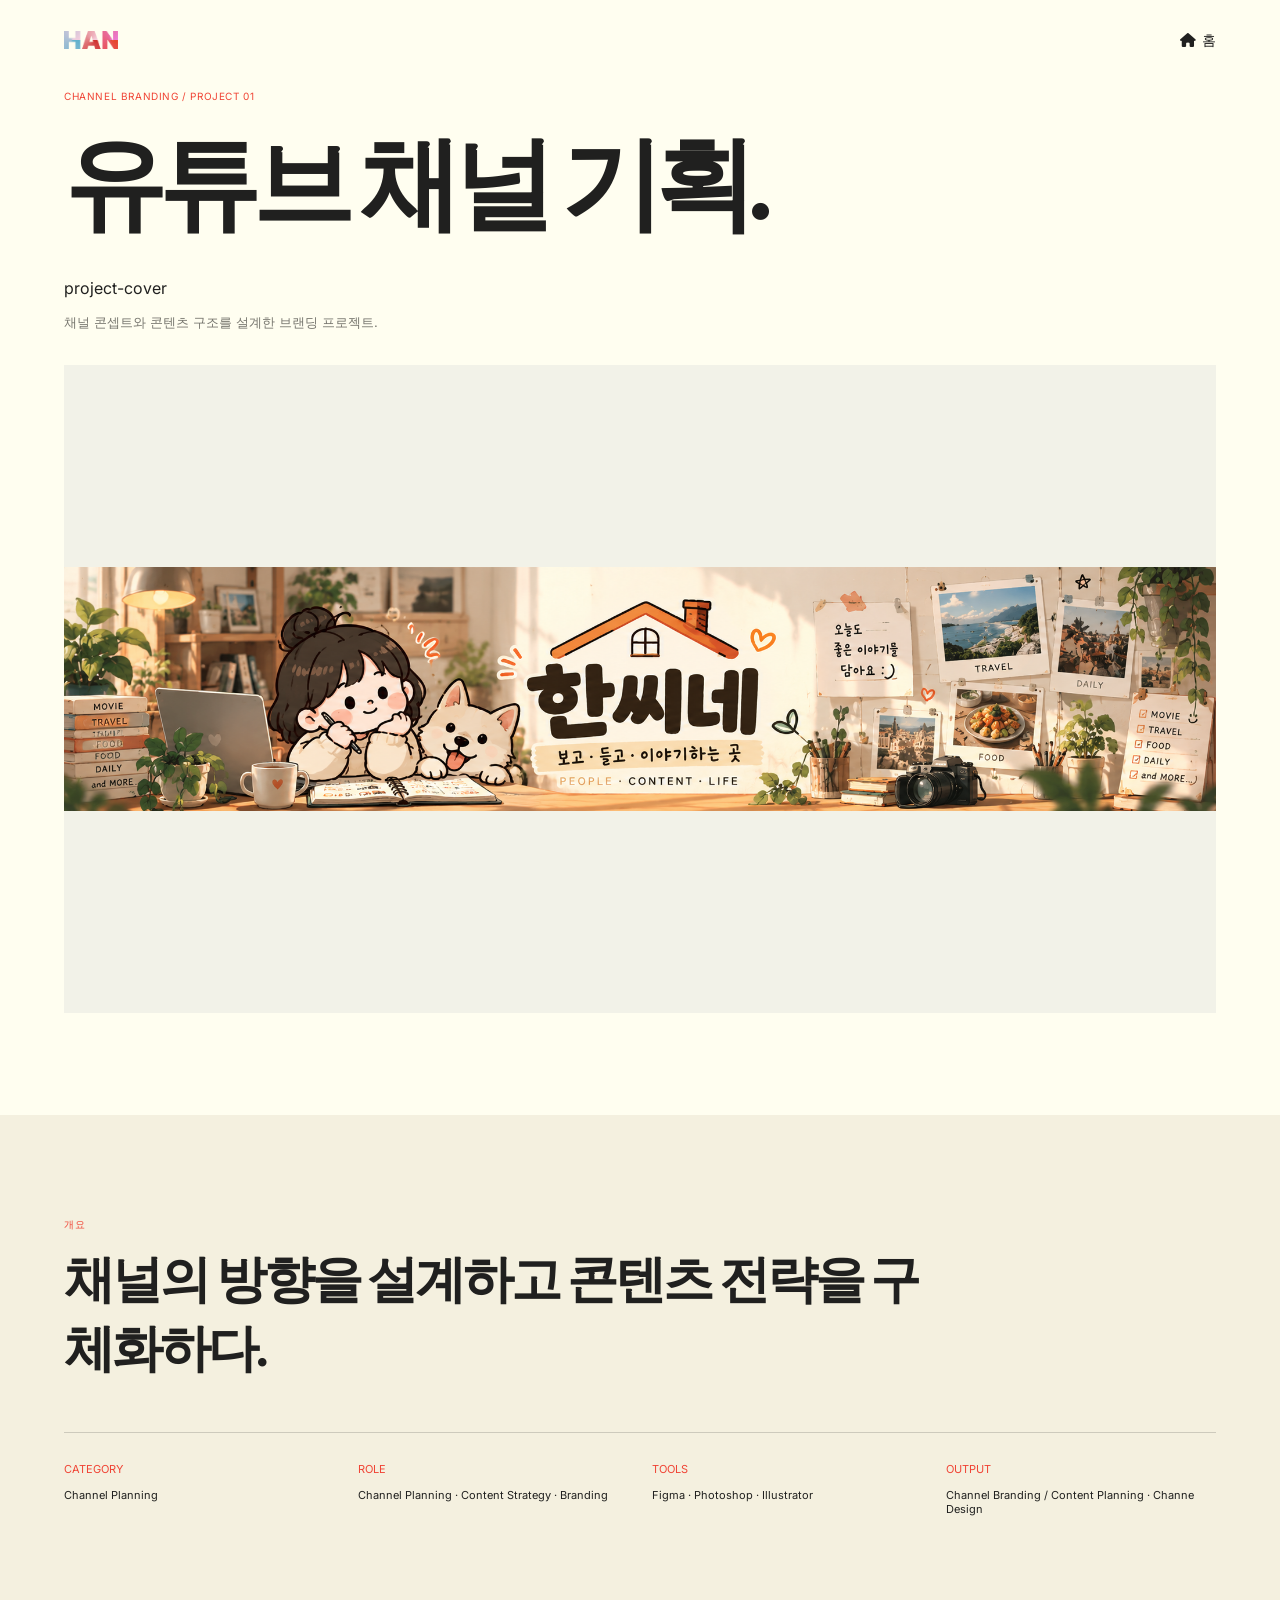
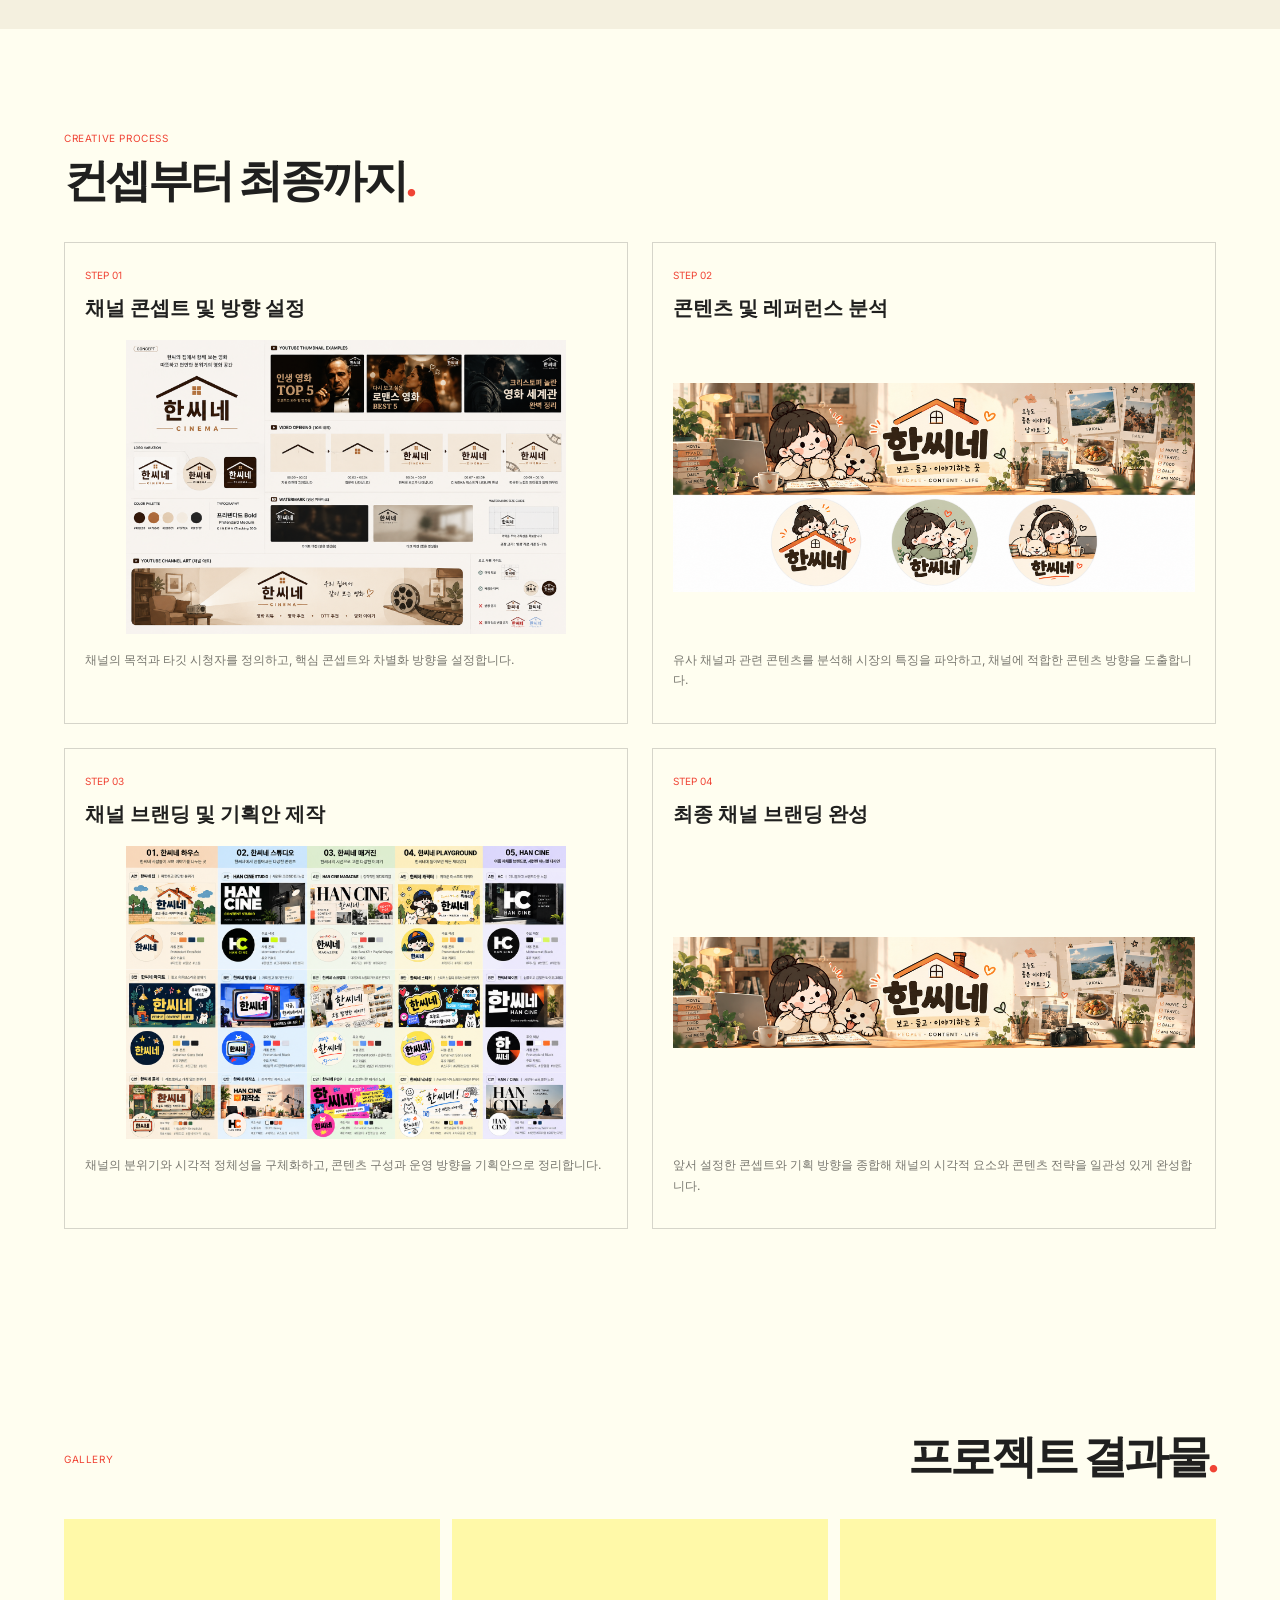
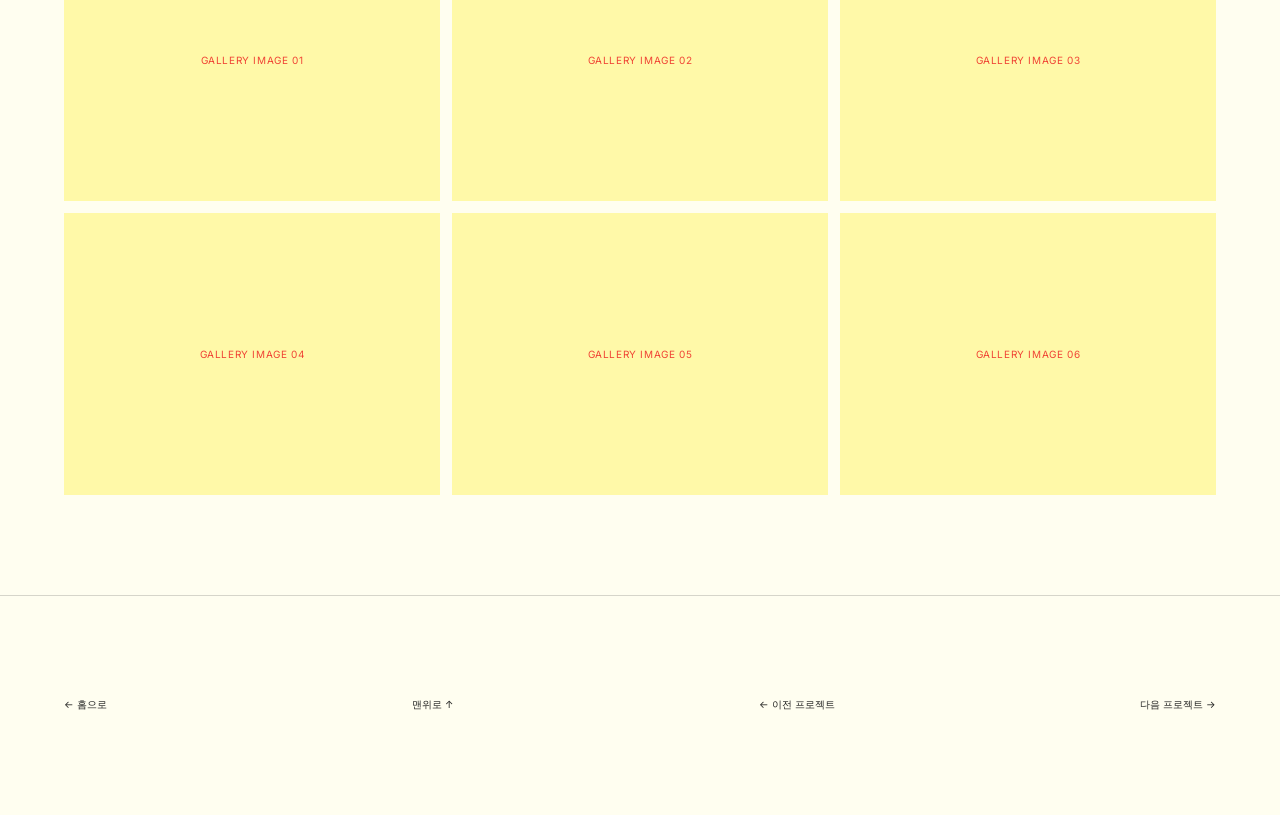
==== project.html @ 057d9f09 "Start Project" ====
<!doctype html>
<html lang="ko">
<head>
  <meta charset="utf-8">
  <meta name="viewport" content="width=device-width, initial-scale=1">
  <meta name="description" content="HAN portfolio project details">
  <title>Project Details — HAN.</title>
  <link rel="stylesheet" href="https://cdnjs.cloudflare.com/ajax/libs/font-awesome/6.7.2/css/all.min.css">
  <link rel="stylesheet" href="style.css">
</head>
<body class="project-page">
  <header class="site-header">
    <a class="wordmark" href="index.html" aria-label="메인 페이지로 이동">
      <img src="images/LOGO_HD.png" alt="HAN.">
    </a>
    <a class="back-link" href="index.html#top" aria-label="홈으로 이동">
    <i class="fa-solid fa-house" aria-hidden="true"></i>
    <span>홈</span>
  </a>
  </header>
  <main id="project-content">
    <section class="project-hero section">
      <p class="eyebrow" id="project-category">CHANNEL BRANDING / PROJECT 01</p>
      <h1 id="project-title">프로젝트 제목<span>.</span></h1>project-cover
      <p id="project-description">프로젝트의 콘셉트와 제작 과정을 소개합니다.</p>
      <div class="project-cover">
        <img id="project-cover-image" src="images/project03/project03_thumbnail.jpg" alt="환경부 분리배출 광고 모작 대표 이미지">
      </div>
      <!-- <div id="project-video-player" class="project-video">
        <video controls playsinline preload="metadata" poster="images/project03/project03_thumbnail.jpg">
        <source src="images/project01/project03_final.mp4" type="video/mp4">브라우저에서 이 영상을 재생할 수 없습니다.
        </video>
      </div> -->
      <!-- <div id="project-final-ui" class="project-final-ui">
        <div class="project-ui-item">
          <img src="images/project04/ui_home.jpg" alt="쿠캣 앱 홈 화면" loading="lazy">
          <p>HOME</p>
        </div>
        <div class="project-ui-item">
          <img src="images/project04/ui_category.jpg" alt="쿠캣 앱 카테고리 화면" loading="lazy">
          <p>CATEGORY</p>
        </div>
        <div class="project-ui-item">
          <img src="images/project04/ui_login.jpg" alt="쿠캣 앱 로그인 화면" loading="lazy">
          <p>LOGIN</p>
        </div>
        <div class="project-ui-item">
          <img src="images/project04/ui_myhome.jpg" alt="쿠캣 앱 마이페이지 화면" loading="lazy">
          <p>MY PAGE</p>
        </div>
      </div> -->
    </section>
    <section class="project-overview section">
      <p class="eyebrow">개요</p>
      <h2 id="overview-heading">기획부터 완성까지, 하나의 프로젝트를 만들다<span>.</span></h2>
      <div class="overview-grid">
        <div>
          <span>CATEGORY</span>
          <p id="overview-category">AI Advertisement</p>
        </div>
        <div>
          <span>ROLE</span>
          <p id="overview-role">Planning & Production</p>
        </div>
        <div>
          <span>TOOLS</span>
          <p id="overview-tools">Premiere Pro · After Effects</p>
        </div>
        <div>
          <span>OUTPUT</span>
          <p id="overview-output">Video / Digital Content</p>
        </div>
      </div>
    </section>
    <section class="project-process section">
      <div class="section-heading"><p class="eyebrow">CREATIVE PROCESS</p><h2>컨셉부터 최종까지<span>.</span></h2></div>
      <div class="process-grid">
        <article>
          <span>STEP 01</span>
          <h3 id="process-title-0">기획 및 콘셉트 설정</h3>
          <div class="process-image">
            <img src="images/project01/process/process_01.jpg" alt="환경부 분리배출 광고 기획 및 콘셉트" loading="lazy">
          </div>
          <p id="process-description-0">프로젝트의 목적과 타깃을 분석하고 제작 방향을 설정합니다.</p>
        </article>
        <article>
          <span>STEP 02</span>
          <h3 id="process-title-1">키 이미지 제작</h3>
          <div class="process-image">
           <img src="images/project01/process/process_02.png" alt="환경부 분리배출 광고 스토리보드 및 장면 구성" loading="lazy">
          </div>
          <p id="process-description-1">장면별 키 이미지와 시각적 분위기를 구체화합니다.</p>
        </article>
        <article>
          <span>STEP 03</span>
          <h3 id="process-title-2">영상 생성 및 편집</h3>
          <div class="process-image">
            <img src="images/project01/process/process_03.png" alt="환경부 분리배출 광고 AI 영상 생성 및 편집" loading="lazy">
          </div>
          <p id="process-description-2">영상 생성과 편집으로 장면을 연결하고 흐름을 다듬습니다.</p>
        </article>
        <article>
          <span>STEP 04</span>
          <h3 id="process-title-3">최종 결과물 완성</h3>
          <div class="process-image">
            <img src="images/project01/process/process_04.png" alt="환경부 분리배출 광고 최종 결과물 완성" loading="lazy">
          </div>
          <p id="process-description-3">화면과 사운드를 점검해 최종 결과물을 완성합니다.</p>
        </article>
      </div>
    </section>

<section class="project-final section" id="project-final-video">
  <p class="eyebrow">FINAL VIDEO</p>
  <h2>최종 결과물<span>.</span></h2>
<!-- PROJECT 02: 영상 콘텐츠 제작 -->
  <div class="final-video-project" id="final-video-project02">
    <div class="project-video-group project-video-group--dual">
      <div class="project-video">
        <video controls playsinline preload="metadata">
          <source src="images/project02/project02_final_1.mp4" type="video/mp4">
          브라우저에서 이 영상을 재생할 수 없습니다.
        </video>
      </div>
      <div class="project-video">
        <video controls playsinline preload="metadata">
          <source src="images/project02/project02_final_2.mp4" type="video/mp4">
          브라우저에서 이 영상을 재생할 수 없습니다.
        </video>
      </div>
    </div>
  </div>
<!-- PROJECT 03: 환경부 분리배출 광고 모작 -->
  <div class="final-video-project" id="final-video-project03">
    <div class="project-video-group project-video-group--single">
      <div class="project-video">
        <video controls playsinline preload="metadata" poster="images/project03/project03_thumbnail.jpg">
          <source src="images/project03/project03_final.mp4" type="video/mp4">
          브라우저에서 이 영상을 재생할 수 없습니다.
        </video>
      </div>
    </div>
  </div>
</section>

    <section class="project-gallery-detail section"><div class="section-heading"><p class="eyebrow">GALLERY</p><h2>프로젝트 결과물<span>.</span></h2></div>
      <div class="detail-gallery">
        <button class="detail-image placeholder-image" data-image="0"><span>GALLERY IMAGE 01</span></button>
        <button class="detail-image placeholder-image" data-image="1"><span>GALLERY IMAGE 02</span></button>
        <button class="detail-image placeholder-image" data-image="2"><span>GALLERY IMAGE 03</span></button>
        <button class="detail-image placeholder-image" data-image="3"><span>GALLERY IMAGE 04</span></button>
        <button class="detail-image placeholder-image" data-image="4"><span>GALLERY IMAGE 05</span></button>
        <button class="detail-image placeholder-image" data-image="5"><span>GALLERY IMAGE 06</span></button>
      </div>
    </section>
    <nav class="project-navigation section" aria-label="프로젝트 이동">
      <a href="index.html#project-gallery">← 홈으로</a>
      <a href="index.html">맨위로 ↑</a>
      <a href="project.html?project=0" id="prev-project">← 이전 프로젝트</a>
      <a href="project.html?project=1" id="next-project">다음 프로젝트 →</a>
    </nav>
  </main>
  <div class="lightbox" aria-hidden="true" role="dialog" aria-label="갤러리 이미지 확대">
    <button class="lightbox-close" aria-label="닫기">×</button>
    <button class="lightbox-prev" aria-label="이전 이미지">←</button>
    <div class="lightbox-content placeholder-image"><span>GALLERY IMAGE</span></div>
    <button class="lightbox-next" aria-label="다음 이미지">→</button>
    <p class="lightbox-count">01 / 06</p>
  </div>
  <script src="script.js"></script>
</body>
</html>
---- style.css ----
@import url('https://fonts.googleapis.com/css2?family=Inter:wght@400;500;600;700;800&display=swap');

:root {
  --paper: #fffef0;
  --ink: #20201f;
  --accent: #f04435;
  --muted: #77766e;
  --line: rgba(32, 32, 31, .18);
  --yellow: #fff9a8;
  --gutter: clamp(24px, 5vw, 96px);
}
* {
  box-sizing: border-box;
}
html {
  scroll-behavior: smooth;
  scroll-padding-top: 88px;
}
body {
  margin: 0;
  background: var(--paper);
  color: var(--ink);
  font-family: Inter, Arial, sans-serif;
}
a {
  color: inherit;
  text-decoration: none;
}
button {
  font: inherit;
}

/* 1. 헤더 영역 */
.site-header {
  height: 96px;
  padding: 0 var(--gutter);
  display: flex;
  align-items: center;
  justify-content: space-between;
  position: fixed;
  top: 0;
  left: 0;
  width: 100%;
  box-sizing: border-box;
  z-index: 10;
  background: transparent;
  transition: background-color 0.3s ease;
}
/* 스크롤했을 때 헤더 배경 */
.site-header.scrolled {
  background: #ffffe2;
}
.wordmark {
  font-weight: 800;
  letter-spacing: -.08em;
  font-size: 24px;
}
.wordmark span, h1 span, h2 span {
  color: var(--accent);
}
.site-nav {
  display: flex;
  gap: 32px;
  font-size: 12px;
  text-transform: uppercase;
}
.site-nav a, .back-link {
  transition: color .2s;
}
.site-nav a:hover, .back-link:hover {
  color: var(--accent);
}
.menu-toggle {
  display: none;
}

/* 2. 히어로 영역 */
.section {
  padding: clamp(64px, 8vw, 144px) var(--gutter);
}
.eyebrow {
  font-size: 10px;
  letter-spacing: .06em;
  text-transform: uppercase;
  color: var(--accent);
  margin: 0 0 14px;
}
.hero {
  min-height: 900px;
  display: grid;
  grid-template-columns: 1fr 1.1fr;
  align-items: center;
  gap: 6vw;
  padding-top: 80px;
  padding-bottom: 80px;
}
.hero h1 {
  font-size: clamp(64px, 9vw, 160px);
  letter-spacing: -.09em;
  line-height: .9;
  margin: 0;
}
/* 메인 영역 텍스트 배치 */
.hero-copy {
  display: flex;
  flex-direction: column;
  align-items: flex-start;
}
.hero-subtitle {
  font-size: 14px;
  margin: 24px 0 40px;
  color: var(--muted);
}
.text-link, .view-link {
  font-size: 10px;
  letter-spacing: .04em;
  border-bottom: 1px solid var(--ink);
  padding-bottom: 8px;
  display: inline-flex;
  gap: 18px;
}

.hero-visual {
  align-self: center;
}
.hero-image {
  aspect-ratio: 1.35/1;
  min-height: 300px;
}
.image-note {
  font-size: 9px;
  color: var(--muted);
  text-align: right;
}
.placeholder-image {
  background: var(--yellow);
  color: var(--accent);
  display: flex;
  align-items: center;
  justify-content: center;
  position: relative;
  overflow: hidden;
  font-size: 10px;
  letter-spacing: .06em;
}

/* 3. 프로젝트 갤러리 */
.section-heading {
  display: flex;
  justify-content: space-between;
  align-items: end;
  gap: 24px;
  margin-bottom: 40px;
}
.section-heading h2 {
  font-size: clamp(28px, 3.5vw, 52px);
  letter-spacing: -.07em;
  margin: 0;
  line-height: 1;
}
.feature-gallery {
  padding-top: 110px;
  padding-bottom: 48px;
}
.expanding-gallery {
  display: flex;
  gap: 4px;
  height: clamp(360px, 40vw, 680px);
  overflow: hidden;
}
.gallery-panel {
  position: relative;
  flex: 1;
  min-width: 0;
  overflow: hidden;
  transition: flex .55s cubic-bezier(.2, .75, .25, 1);
  background: #242321;
  color: white;
}
/* 호버하거나 키보드로 포커스했을 때만 카드 확장 */
.gallery-panel:hover, .gallery-panel:focus-visible {
  flex: 2.7;
}
.panel-art {
  position: absolute;
  inset: 0;
  display: flex;
  align-items: center;
  justify-content: flex-start;
  padding: 24px;
  transition: transform .6s;
}

/* 기본 상태: 그라데이션 없음 */
.panel-art::after {
  content: "";
  position: absolute;
  inset: 0;
  background: linear-gradient(180deg, rgba(0, 0, 0, 0.15) 0%, rgba(0, 0, 0, 0.65) 100%);
  opacity: 0;
  transition: opacity 0.5s ease;
  pointer-events: none;
}
/* 카드 영역에 호버하면 나머지 카드에 그라데이션 적용 */
.gallery-panel:hover ~ .gallery-panel .panel-art::after {
  opacity: 1;
}
/* 호버한 카드 자체는 그라데이션 제거 */
.gallery-panel:hover .panel-art::after {
  opacity: 0;
}
/* 키보드로 포커스한 경우에도 동일하게 적용 */
.gallery-panel:focus-visible ~ .gallery-panel .panel-art::after {
  opacity: 1;
}

.gallery-panel:focus-visible .panel-art::after {
  opacity: 0;
}

/* 프로젝트 카드 이미지 공통 스타일 */
.panel-art img {
  display: block;
  width: 100%;
  height: auto;
  max-width: 100%;
  max-height: 100%;
  object-fit: contain;
  position: relative;
  top: -32px;
}
.gallery-panel:hover .panel-art {
  transform: scale(1.035);
}
.art-one, .art-two, .art-three, .art-four {
  background: #1a1919;
}
.art-label {
  position: absolute;
  top: 24px;
  left: 24px;
  font-size: 10px;
  letter-spacing: .15em;
  border: 1px solid rgba(255, 255, 255, .65);
  padding: 8px;
}
.panel-copy {
  position: absolute;
  left: 24px;
  right: 24px;
  bottom: 24px;
  opacity: 0;
  transform: translateY(10px);
  transition: opacity .3s, transform .3s;
}
.gallery-panel:hover .panel-copy, .gallery-panel:focus-visible .panel-copy {
  opacity: 1;
  transform: translateY(0);
}
.panel-copy p {
  font-size: 9px;
  letter-spacing: .08em
}
.panel-copy h3 {
  font-size: clamp(18px, 2vw, 32px);
  margin: 8px 0;
}
.view-more {
  font-size: 9px;
  border-bottom: 1px solid white;
  padding-bottom: 5px;
}

/* 4. 워크 영역 */
.section-footnote {
  font-size: 9px;
  color: var(--muted);
  text-align: right;
  margin: 14px 0 0;
}
.selected-works {
  padding-top: 120px
}
.heading-note {
  max-width: 260px;
  font-size: 12px;
  line-height: 1.6;
  color: var(--muted);
}
.work-list {
  display: flex;
  flex-direction: column;
  gap: clamp(64px, 9vw, 150px);
}
.work-card {
  display: grid;
  grid-template-columns: minmax(0, 1.7fr) minmax(200px, .7fr);
  gap: clamp(24px, 5vw, 96px);
  align-items: end;
}
.work-card:nth-child(even) {
  grid-template-columns: minmax(200px, .7fr) minmax(0, 1.7fr);
}
.work-card:nth-child(even) .work-image {
  order: 2;
}
.work-image {
  aspect-ratio: 1.55/1;
  min-height: 240px;
  transition: filter .3s, transform .3s;
}
.work-image img {
  display: block;
  width: 100%;
  height: 100%;
  object-fit: cover;
  border-radius: inherit;
}
.work-image:hover {
  filter: saturate(.8);
  transform: scale(.99);
}
.work-image b {
  position: absolute;
  top: 16px;
  left: 16px;
  font-size: 12px;
  font-weight: 500;
}
.work-meta {
  padding-bottom: 8px;
}
.work-meta h3 {
  font-size: clamp(24px, 3vw, 42px);
  letter-spacing: -.06em;
  margin: 8px 0;
}
.work-meta>p:not(.eyebrow) {
  font-size: 12px;
  color: var(--muted);
  line-height: 1.6;
  margin-bottom: 28px;
}
.view-link {
  border: 0;
  padding: 0;
}
.view-link span {
  color: var(--accent);
}


/* 5. 스킬 영역 */
.skills {
  background: #fdfaec;
  /* background: #fffef0; */
}
.skills .section-heading {
  margin-bottom: 48px;
}
.skill-grid {
  display: grid;
  grid-template-columns: repeat(3, 1fr);
  gap: 12px;
}
.skill-card {
  min-height: 220px;
  border: 1px solid var(--line);
  padding: 24px;
  display: flex;
  flex-direction: column;
  align-items: flex-start;
  justify-content: space-between;
}
.skill-card>span {
  font-size: 10px;
  color: var(--accent);
}
.skill-card h3 {
  font-size: clamp(24px, 3vw, 42px);
  margin: 24px 0 8px;
}
.skill-card p {
  font-size: 11px;
  color: var(--muted);
  margin: 0;
}

/* 6. 푸터 영역 */
.site-footer {
  min-height: 120px;
  padding: 24px var(--gutter);
  display: flex;
  align-items: center;
  justify-content: space-between;
  gap: 20px;
}
.site-footer p, .back-top {
  font-size: 9px;
  color: var(--muted);
  letter-spacing: .04em;
}

/* PC 디테일 프로젝트 페이지 */
/* 1. 히어로 영역 */
.project-page .site-header {
  height: 80px;
}
/* 홈 링크 아이콘 */
.back-link {
  display: inline-flex;
  align-items: center;
  justify-content: center;
  gap: 6px;
  text-decoration: none;
  line-height: 1;
  font-size: 14px;
}
.back-link i {
  font-size: 14px;
  line-height: 1;
}
.back-link span {
display: inline-block;
line-height: 1;
}

.project-hero {
  padding-top: 90px;
}
.project-hero h1 {
  font-size: clamp(44px, 8vw, 112px);
  letter-spacing: -.08em;
  margin: 0 0 24px;
}
.project-hero>p:not(.eyebrow) {
  font-size: 13px;
  color: var(--muted);
  line-height: 1.7;
  max-width: 540px;
}
/* .project-video {
  margin-top: 56px;
  aspect-ratio: 16/9;
  background: #20201f;
  color: white;
}
.play-button {
  position: absolute;
  left: 50%;
  top: 50%;
  transform: translate(-50%, -50%);
  width: 54px;
  height: 54px;
  border: 1px solid white;
  border-radius: 50%;
  background: transparent;
  color: white;
  cursor: pointer;
} */

/* 2. 오보뷰 영역 */
.project-overview {
  background: #f4f0df;
}
.project-overview h2, .project-final h2 {
  font-size: clamp(28px, 4vw, 56px);
  letter-spacing: -.06em;
  max-width: 900px;
  margin: 0 0 48px;
}
.overview-grid {
  display: grid;
  grid-template-columns: repeat(4, 1fr);
  gap: 24px;
  border-top: 1px solid var(--line);
  padding-top: 24px;
}
.overview-grid span, .overview-grid p {
  font-size: 11px;
}
.overview-grid span {
  color: var(--accent);
}

/* 3. 프로세스 영역 */
.project-process .section-heading {
  display: block;
}
.process-grid {
  display: grid;
  grid-template-columns: repeat(2, 1fr);
  gap: 24px;
}
.process-grid article {
  border: 1px solid var(--line);
  padding: 20px;
}
.process-grid article>span {
  font-size: 10px;
  color: var(--accent);
}
.process-grid h3 {
  font-size: 20px;
  margin: 12px 0 18px;
}
.process-image {
  aspect-ratio: 16/9;
  margin-bottom: 16px;
}
.process-image img {
  display: block;
  width: 100%;
  height: 100%;
  object-fit: contain;
}
.process-grid article>p {
  font-size: 12px;
  color: var(--muted);
  line-height: 1.7;
}

/* 4. 최종 비디오 영역 */
/* .project-final {
  background: #f4f0df;
}
.final-video {
  aspect-ratio: 16/9;
  background: #20201f;
  color: white;
} */

/* 5. 갤러리 영역 */
.project-gallery-detail {
  padding-bottom: 100px;
}
.detail-gallery {
  display: grid;
  grid-template-columns: repeat(3, 1fr);
  gap: 12px;
}
.detail-image {
  border: 0;
  aspect-ratio: 4/3;
  cursor: zoom-in;
}

/* 6. 네비게이션 영역 */
.project-navigation {
  display: flex;
  justify-content: space-between;
  border-top: 1px solid var(--line);
  font-size: 10px;
}
.lightbox {
  position: fixed;
  inset: 0;
  background: rgba(20, 20, 20, .96);
  z-index: 50;
  display: none;
  align-items: center;
  justify-content: center;
  padding: 64px 8vw;
}
.lightbox.is-open {
  display: flex;
}
.lightbox-content {
  width: min(100%, 1000px);
  aspect-ratio: 4/3;
  background: #e8e4d8;
  color: #20201f;
}
.lightbox-close, .lightbox-prev, .lightbox-next {
  position: absolute;
  background: transparent;
  border: 0;
  color: white;
  cursor: pointer;
  font-size: 32px;
}
.lightbox-close {
  top: 20px;
  right: 28px;
}
.lightbox-prev {
  left: 24px;
}
.lightbox-next {
  right: 24px;
}
.lightbox-count {
  position: absolute;
  bottom: 18px;
  color: white;
  font-size: 10px;
}
.project-page .section {
  padding-left: var(--gutter);
  padding-right: var(--gutter);
}

/* 모바일 디테일 프로젝트 페이지 */
@media(max-width:700px) {
  :root {
    --gutter: 24px;
  }
  .site-header {
    height: 72px;
  }
  .wordmark {
    font-size: 22px;
  }
  .menu-toggle {
    display: flex;
    width: 40px;
    height: 40px;
    border: 1px solid var(--line);
    background: transparent;
    flex-direction: column;
    justify-content: center;
    align-items: center;
    gap: 5px;
    cursor: pointer;
  }
  .menu-toggle span {
    height: 1px;
    width: 16px;
    background: var(--ink);
  }
  .site-nav {
    display: none;
    position: absolute;
    top: 72px;
    left: 0;
    right: 0;
    background: var(--paper);
    padding: 28px 24px 36px;
    flex-direction: column;
    gap: 24px;
    border-bottom: 1px solid var(--line);
  }
  .site-nav.is-open {
    display: flex;
  }

  /* 1. 모바일 히어로 영역 */
  .section {
    padding: 72px var(--gutter);
  }
  .hero {
    min-height: auto;
    display: flex;
    flex-direction: column;
    align-items: stretch;
    gap: 48px;
    padding-top: 76px;
    padding-bottom: 72px;
  }
  .hero h1 {
    font-size: clamp(60px, 17vw, 88px);
  }
  .hero-subtitle {
    margin: 18px 0 28px;
  }
  .hero-image {
    min-height: 210px;
    aspect-ratio: 1.2/1;
  }

  /*  */
  .feature-gallery {
    padding-top: 72px;
    padding-bottom: 32px;
  }
  .section-heading {
    display: block;
    margin-bottom: 28px;
  }
  .section-heading h2 {
    font-size: 40px;
  }
  .expanding-gallery {
    height: 420px;
    flex-direction: column;
    gap: 4px;
  }
  .gallery-panel {
    flex: 1;
    min-height: 0;
  }
  .gallery-panel:hover, .gallery-panel:focus-visible, .gallery-panel.is-active {
    flex: 2;
  }
  .panel-copy {
    left: 16px;
    right: 16px;
    bottom: 14px;
  }
  .panel-copy h3 {
    font-size: 18px;
  }
  .panel-art {
    padding: 14px;
  }
  .section-footnote {
    text-align: left;
  }


  .selected-works {
    padding-top: 80px;
  }
  .heading-note {
    margin-top: 18px;
  }
  .work-list {
    gap: 56px;
  }
  .work-card, .work-card:nth-child(even) {
    display: flex;
    flex-direction: column;
    align-items: stretch;
    gap: 18px;
  }
  .work-card:nth-child(even) .work-image {
    order: 0;
  }
  .work-image {
    min-height: 0;
    aspect-ratio: 1.33/1;
  }
  .work-meta h3 {
    font-size: 28px;
  }
  .work-meta>p:not(.eyebrow) {
    margin-bottom: 20px;
  }


  .skills {
    padding-top: 72px;
    padding-bottom: 72px;
  }
  .skill-grid {
    grid-template-columns: 1fr;
    gap: 8px;
  }
  .skill-card {
    min-height: 150px;
    padding: 18px;
  }
  .skill-card h3 {
    font-size: 28px;
    margin: 16px 0 8px;
  }

/* 푸터 영역 */
  .site-footer {
    min-height: 120px;
    display: grid;
    grid-template-columns: 1fr auto;
    gap: 14px;
  }
  .site-footer p {
    grid-column: 1/-1;
    grid-row: 2;
    margin: 0;
  }
  .back-top {
    grid-column: 2;
    grid-row: 1;
  }
  .project-page .site-header {
    height: 72px;
  }
  .project-hero {
    padding-top: 56px;
  }
  .project-hero h1 {
    font-size: 42px;
  }
  .project-hero>p:not(.eyebrow) {
    font-size: 12px;
  }
  .project-video {
    margin-top: 32px;
  }
  .project-overview h2, .project-final h2 {
    font-size: 28px;
    margin-bottom: 28px;
  }

  .overview-grid {
    grid-template-columns: repeat(2, 1fr);
    gap: 22px 12px;
  }
  .process-grid {
    grid-template-columns: 1fr;
    gap: 14px;
  }

  .process-grid article {
    padding: 16px;
  }
  .process-grid h3 {
    font-size: 18px;
  }
  .detail-gallery {
    grid-template-columns: repeat(2, 1fr);
    gap: 8px;
  }
  .project-navigation {
    gap: 12px;
    flex-wrap: wrap;
    font-size: 9px;
  }
  .lightbox {
    padding: 60px 24px;
  }
  .lightbox-prev {
    left: 6px;
  }
  .lightbox-next {
    right: 6px;
  }
  .lightbox-content {
    width: 100%;
  }
}

@media(prefers-reduced-motion:reduce) {
  html {
    scroll-behavior: auto;
  }
  *, *::before, *::after {
    transition-duration: .01ms !important;
    animation-duration: .01ms !important;
    animation-iteration-count: 1 !important;
  }
}


/* Header logo image */
.wordmark img {
  display: block;
  width: 54px;
  height: auto;
  object-fit: contain;
}
/* Hero logo image */
.hero-logo {
  width: 100%;
  max-width: 750px;
  margin: 0;
  line-height: 0;
}
.hero-logo img {
  display: block;
  width: 100%;
  height: auto;
  object-fit: contain;
}
/* Mobile logo sizes */
@media (max-width: 700px) {
  .wordmark img {
    width: 50px;
  }
  .hero-logo {
    max-width: 100%;
  }
}

/* Project detail cover image */
.project-cover {
  width: 100%;
  margin-top: 32px;
  overflow: hidden;
  aspect-ratio: 16 / 9;
  background: #f2f2e8;
}
.project-cover img {
  display: block;
  width: 100%;
  height: 100%;
  object-fit: contain;
}

/* Project detail video */
/* FINAL VIDEO section */
.project-final {
  padding-top: 48px;
  padding-bottom: 48px;
}
.project-final .eyebrow {
  margin-bottom: 12px;
}
.project-final h2 {
  margin-top: 0;
  margin-bottom: 28px;
}
/* Video layout */
.final-video-project {
  width: 100%;
}
.project-video-group {
  display: grid;
  width: 100%;
  gap: 24px;
  align-items: start;
}
.project-video-group--dual {
  grid-template-columns: repeat(2, minmax(0, 1fr));
}
.project-video-group--single {
  grid-template-columns: minmax(0, 1fr);
}
.project-video {
  width: 100%;
  aspect-ratio: 16 / 9;
  overflow: hidden;
  background: #000;
}
.project-video video {
  display: block;
  width: 100%;
  height: 100%;
  object-fit: contain;
}

/* Mobile */
@media (max-width: 768px) {
  .project-video-group {
    grid-template-columns: minmax(0, 1fr);
    gap: 16px;
  }
}

/* Project final UI screens */
/* .project-final-ui {
  display: grid;
  grid-template-columns: repeat(4, minmax(0, 1fr));
  gap: 20px;
  margin-top: 32px;
  align-items: start;
}
.project-ui-item {
  min-width: 0;
  text-align: center;
}
.project-ui-item img {
  display: block;
  width: 100%;
  max-width: 280px;
  max-height: 420px;
  height: auto;
  margin: 0 auto;
  object-fit: contain;
  background: #f5f5f0;
}
.project-ui-item p {
  margin-top: 12px;
  font-size: 12px;
  letter-spacing: 0.08em;
}
@media (max-width: 600px) {
  .project-final-ui {
    grid-template-columns: repeat(4, minmax(0, 1fr));
    gap: 8px;
  }
} */

/* PROFILE */
.profile {
  padding-top: 140px;
  padding-bottom: 140px;
}
.profile-grid {
  display: grid;
  grid-template-columns: 0.85fr 1.4fr 0.8fr;
  gap: 55px;
  align-items: center;
  margin-top: 65px;
}

/* Profile Photo */
.profile-photo {
  width: 100%;
  max-width: 320px;
  aspect-ratio: 1 / 1;
  overflow: hidden;
  border-radius: 50%;
  background: #e9e9e9;
}
.profile-photo img {
  display: block;
  width: 100%;
  height: 100%;
  object-fit: cover;
  object-position: center;
}

/* Profile Introduction */
.profile-label {
  margin: 0 0 20px;
  font-size: 12px;
  font-weight: 600;
  letter-spacing: 0.12em;
}
.profile-intro h3 {
  margin: 0 0 24px;
  font-size: clamp(22px, 2.2vw, 32px);
  line-height: 1.45;
  font-weight: 600;
  word-break: keep-all;
}
.profile-description {
  margin: 0;
  font-size: 14px;
  line-height: 1.9;
  word-break: keep-all;
  overflow-wrap: anywhere;
}

/* Profile Contact */
.profile-contact {
  margin-top: 35px;
  padding-top: 22px;
  border-top: 1px solid rgba(128, 128, 128, 0.35);
}
.profile-contact p {
  display: grid;
  grid-template-columns: 75px minmax(0, 1fr);
  gap: 12px;
  margin: 0 0 14px;
  font-size: 13px;
  line-height: 1.6;
}
.profile-contact strong {
  font-weight: 600;
}
.profile-contact span {
  overflow-wrap: anywhere;
}

/* Profile Details */
.profile-details {
  display: grid;
  grid-template-columns: minmax(0, 1fr);
  grid-template-rows: auto auto auto;
  align-content: space-between;
  gap: 30px;
  min-width: 0;
  height: 100%;
}
.profile-detail-group {
  min-width: 0;
}
.profile-detail-group h3 {
  margin: 0 0 14px;
  font-size: 12px;
  font-weight: 700;
  letter-spacing: 0.08em;
}
.profile-detail-group p {
  margin: 0 0 9px;
  font-size: 13px;
  line-height: 1.6;
  overflow-wrap: anywhere;
}

/* Design · Video · Web */
.profile-skills-row {
  display: grid;
  grid-template-columns: repeat(3, minmax(0, 1fr));
  gap: 18px;
  align-self: end;
  width: 100%;
  min-width: 0;
}
.profile-skills-row .profile-detail-group {
  min-width: 0;
}
.profile-skills-row .profile-detail-group h3 {
  white-space: nowrap;
  font-size: 11px;
}
.profile-skills-row .profile-detail-group p {
  font-size: 12px;
  overflow-wrap: anywhere;
}
.profile-detail-group h3 {
  margin: 0 0 14px;
  font-size: 12px;
  font-weight: 700;
  letter-spacing: 0.08em;
}
.profile-detail-group p {
  margin: 0 0 9px;
  font-size: 13px;
  line-height: 1.6;
}

/* Mobile */
@media (max-width: 768px) {
  .profile {
    padding-top: 90px;
    padding-bottom: 90px;
  }
  .profile-grid {
    grid-template-columns: 1fr;
    gap: 38px;
    margin-top: 40px;
  }
  .profile-photo {
    width: min(65%, 280px);
    margin: 0 auto;
  }
  .profile-intro h3 {
    font-size: 25px;
  }
  .profile-description {
    font-size: 13px;
  }
  .profile-contact {
    margin-top: 25px;
  }
  .profile-details {
    display: grid;
    grid-template-columns: 1fr;
    height: auto;
    gap: 30px;
  }
  .profile-skills-row {
    gap: 12px;
  }
}

@media (max-width: 400px) {
  .profile-details {
    grid-template-columns: 1fr;
  }
}
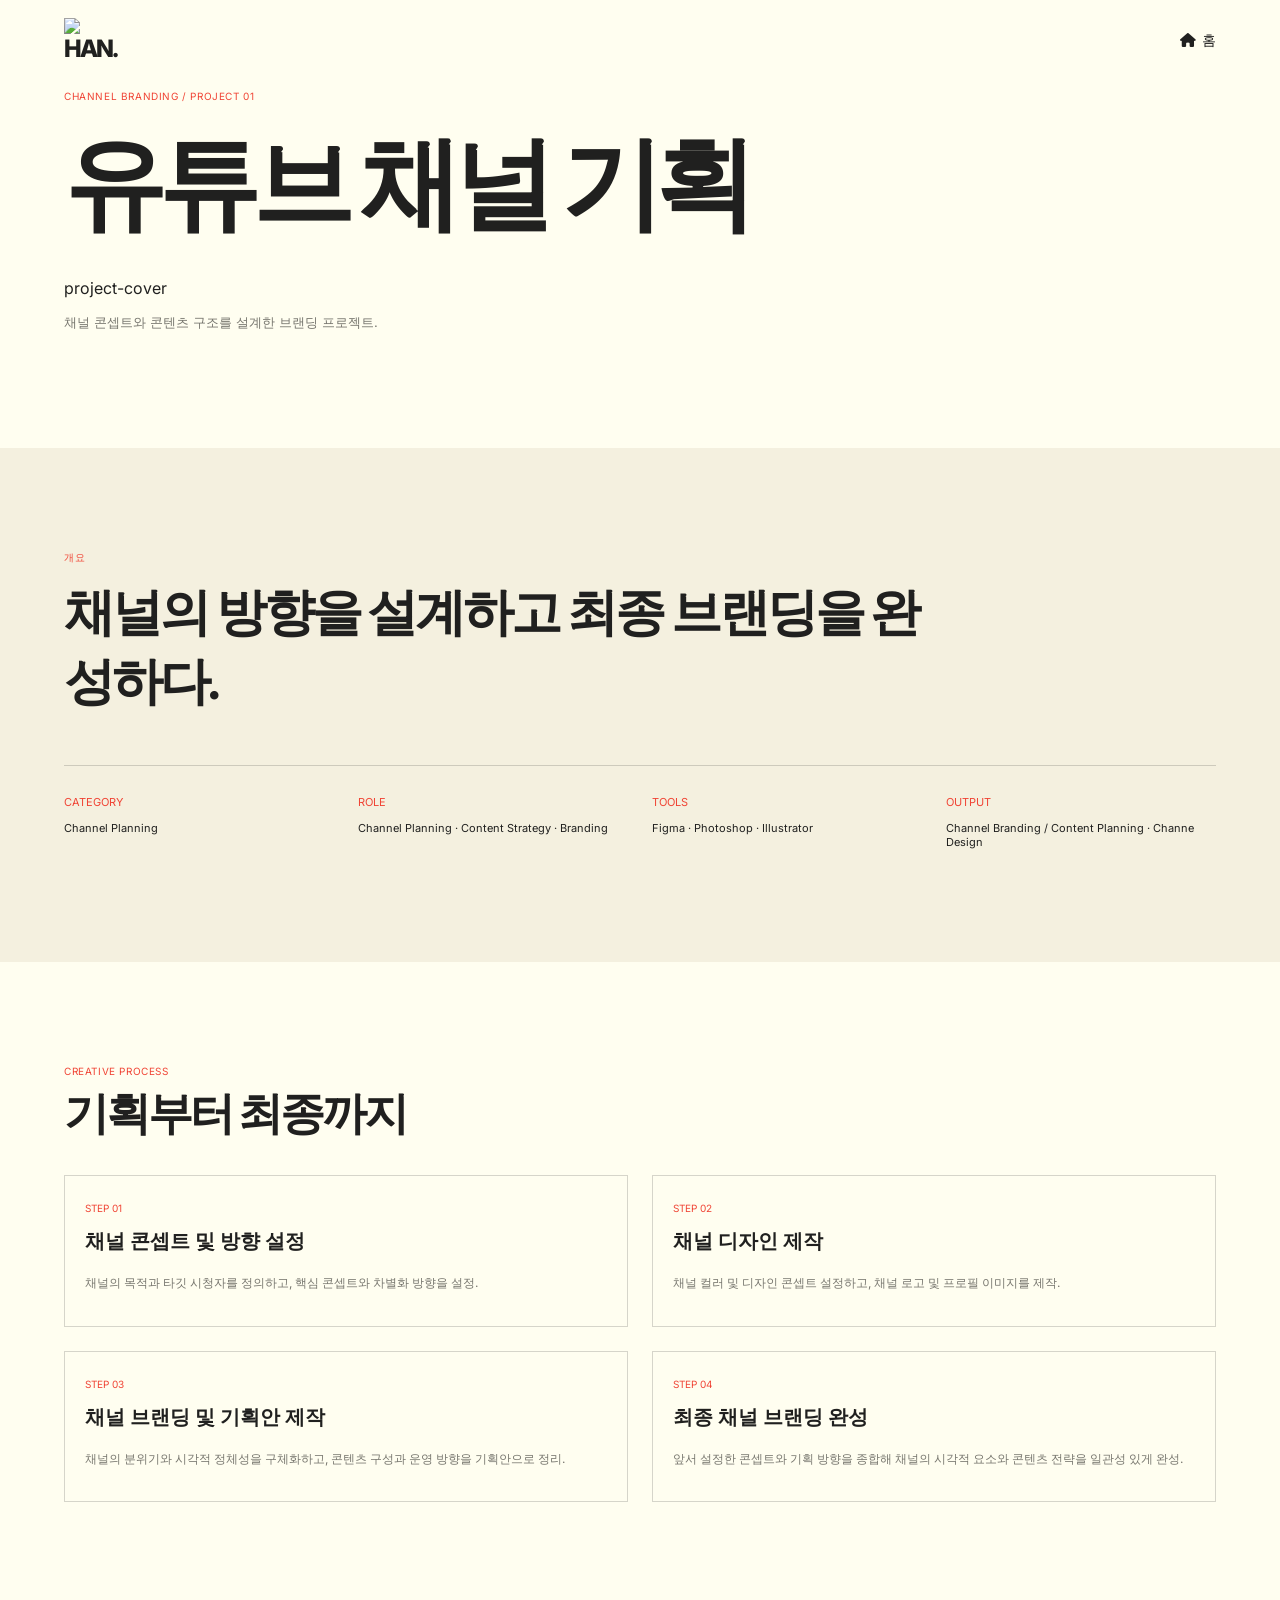
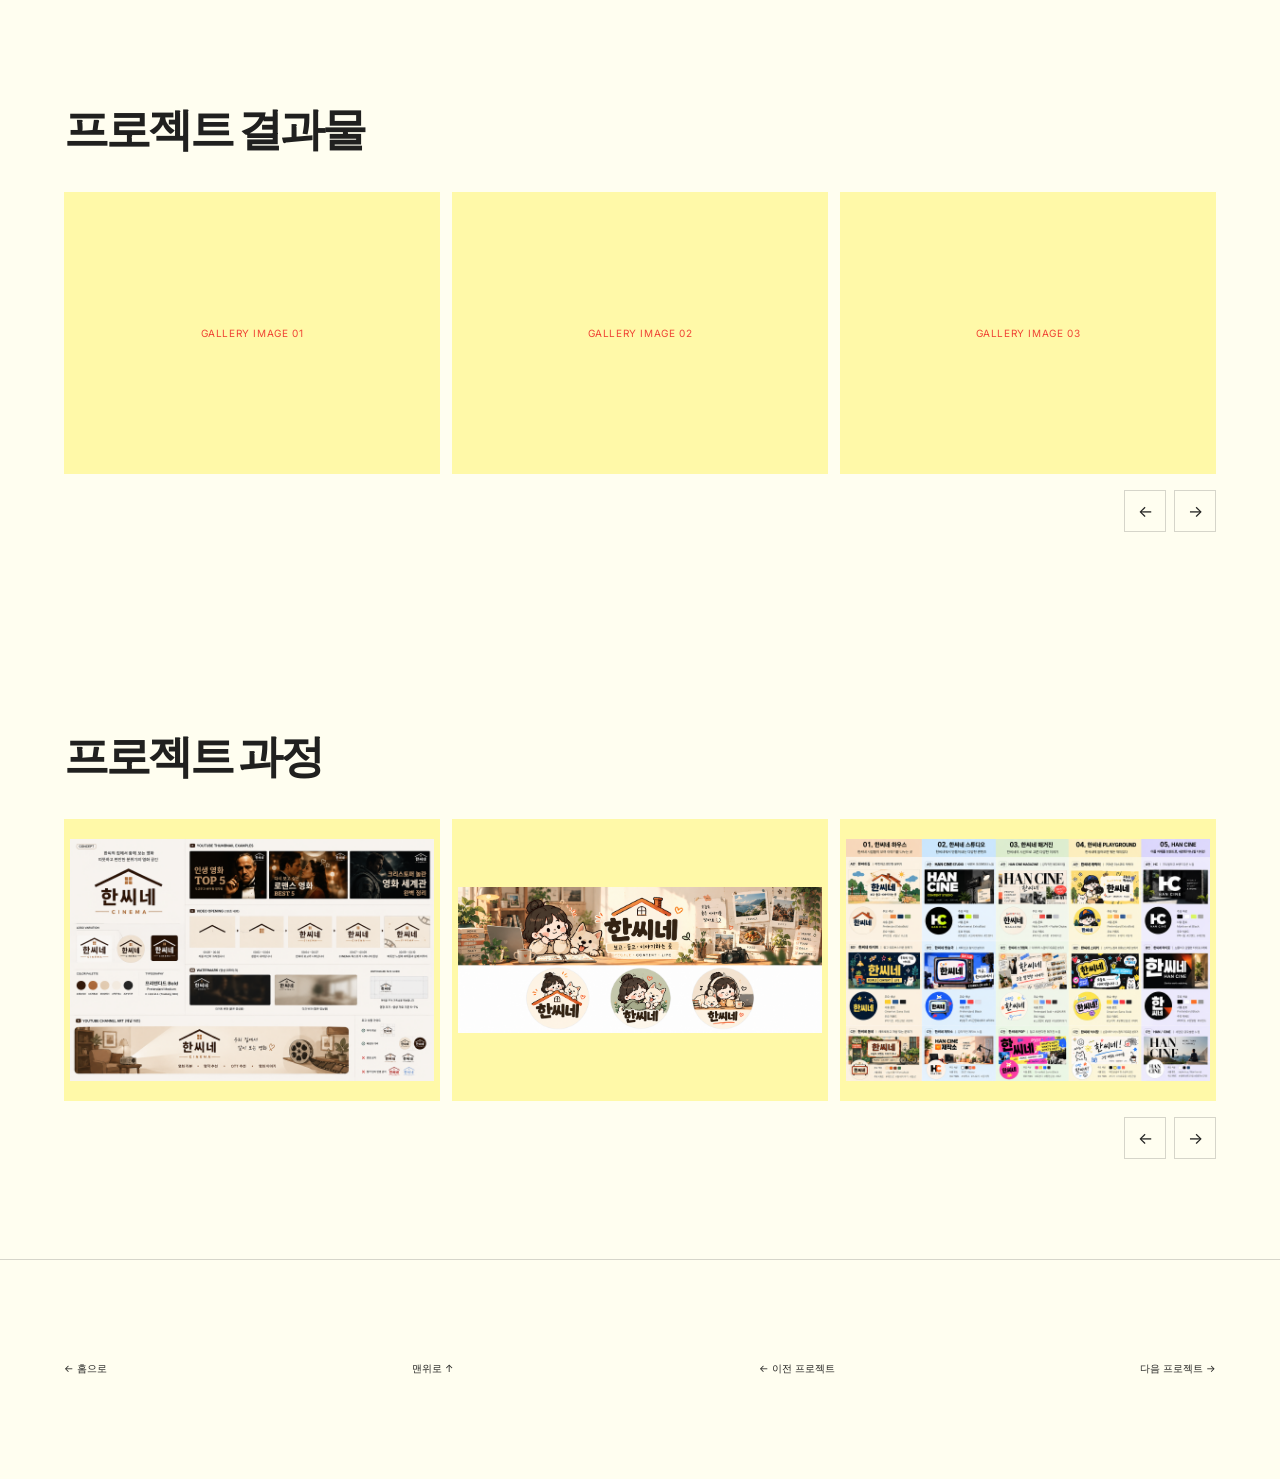
==== commit 7a7101f3: "Add files via upload" ====
--- a/project.html
+++ b/project.html
@@ -11,7 +11,7 @@
 <body class="project-page">
   <header class="site-header">
     <a class="wordmark" href="index.html" aria-label="메인 페이지로 이동">
-      <img src="images/LOGO_HD.png" alt="HAN.">
+      <img src="/LOGO_HD.png" alt="HAN.">
     </a>
     <a class="back-link" href="index.html#top" aria-label="홈으로 이동">
     <i class="fa-solid fa-house" aria-hidden="true"></i>
@@ -21,11 +21,8 @@
   <main id="project-content">
     <section class="project-hero section">
       <p class="eyebrow" id="project-category">CHANNEL BRANDING / PROJECT 01</p>
-      <h1 id="project-title">프로젝트 제목<span>.</span></h1>project-cover
+      <h1 id="project-title">프로젝트 제목</h1>project-cover
       <p id="project-description">프로젝트의 콘셉트와 제작 과정을 소개합니다.</p>
-      <div class="project-cover">
-        <img id="project-cover-image" src="images/project03/project03_thumbnail.jpg" alt="환경부 분리배출 광고 모작 대표 이미지">
-      </div>
       <!-- <div id="project-video-player" class="project-video">
         <video controls playsinline preload="metadata" poster="images/project03/project03_thumbnail.jpg">
         <source src="images/project01/project03_final.mp4" type="video/mp4">브라우저에서 이 영상을 재생할 수 없습니다.
@@ -73,46 +70,60 @@
       </div>
     </section>
     <section class="project-process section">
-      <div class="section-heading"><p class="eyebrow">CREATIVE PROCESS</p><h2>컨셉부터 최종까지<span>.</span></h2></div>
+      <div class="section-heading"><p class="eyebrow">CREATIVE PROCESS</p><h2>기획부터 최종까지</h2></div>
       <div class="process-grid">
         <article>
           <span>STEP 01</span>
           <h3 id="process-title-0">기획 및 콘셉트 설정</h3>
-          <div class="process-image">
-            <img src="images/project01/process/process_01.jpg" alt="환경부 분리배출 광고 기획 및 콘셉트" loading="lazy">
-          </div>
           <p id="process-description-0">프로젝트의 목적과 타깃을 분석하고 제작 방향을 설정합니다.</p>
         </article>
         <article>
           <span>STEP 02</span>
           <h3 id="process-title-1">키 이미지 제작</h3>
-          <div class="process-image">
-           <img src="images/project01/process/process_02.png" alt="환경부 분리배출 광고 스토리보드 및 장면 구성" loading="lazy">
-          </div>
           <p id="process-description-1">장면별 키 이미지와 시각적 분위기를 구체화합니다.</p>
         </article>
         <article>
           <span>STEP 03</span>
           <h3 id="process-title-2">영상 생성 및 편집</h3>
-          <div class="process-image">
-            <img src="images/project01/process/process_03.png" alt="환경부 분리배출 광고 AI 영상 생성 및 편집" loading="lazy">
-          </div>
           <p id="process-description-2">영상 생성과 편집으로 장면을 연결하고 흐름을 다듬습니다.</p>
         </article>
         <article>
           <span>STEP 04</span>
           <h3 id="process-title-3">최종 결과물 완성</h3>
-          <div class="process-image">
-            <img src="images/project01/process/process_04.png" alt="환경부 분리배출 광고 최종 결과물 완성" loading="lazy">
-          </div>
           <p id="process-description-3">화면과 사운드를 점검해 최종 결과물을 완성합니다.</p>
         </article>
       </div>
     </section>
 
+    <section class="project-gallery-detail section" id="project-result-gallery"><div class="section-heading"><h2 id="result-gallery-heading">프로젝트 결과물</h2></div>
+      <div class="gallery-carousel" data-gallery="result"><div class="detail-gallery gallery-track">
+        <button class="detail-image placeholder-image" data-image="0"><span>GALLERY IMAGE 01</span></button>
+        <button class="detail-image placeholder-image" data-image="1"><span>GALLERY IMAGE 02</span></button>
+        <button class="detail-image placeholder-image" data-image="2"><span>GALLERY IMAGE 03</span></button>
+        <button class="detail-image placeholder-image" data-image="3"><span>GALLERY IMAGE 04</span></button>
+        <button class="detail-image placeholder-image" data-image="4"><span>GALLERY IMAGE 05</span></button>
+        <button class="detail-image placeholder-image" data-image="5"><span>GALLERY IMAGE 06</span></button>
+      </div>
+      <div class="gallery-controls"><button class="gallery-prev" aria-label="이전 이미지">←</button><button class="gallery-next" aria-label="다음 이미지">→</button></div>
+      </div>
+    </section>
+
+    <section class="project-gallery-detail section project-process-gallery" id="project-process-gallery">
+      <div class="section-heading"><h2>프로젝트 과정</h2></div>
+      <div class="gallery-carousel" data-gallery="process">
+        <div class="detail-gallery gallery-track">
+          <button class="detail-image placeholder-image" data-image="0"><span>PROCESS IMAGE 01</span></button>
+          <button class="detail-image placeholder-image" data-image="1"><span>PROCESS IMAGE 02</span></button>
+          <button class="detail-image placeholder-image" data-image="2"><span>PROCESS IMAGE 03</span></button>
+          <button class="detail-image placeholder-image" data-image="3"><span>PROCESS IMAGE 04</span></button>
+        </div>
+        <div class="gallery-controls"><button class="gallery-prev" aria-label="이전 이미지">←</button><button class="gallery-next" aria-label="다음 이미지">→</button></div>
+      </div>
+    </section>
+
 <section class="project-final section" id="project-final-video">
   <p class="eyebrow">FINAL VIDEO</p>
-  <h2>최종 결과물<span>.</span></h2>
+  <h2>최종 결과물</h2>
 <!-- PROJECT 02: 영상 콘텐츠 제작 -->
   <div class="final-video-project" id="final-video-project02">
     <div class="project-video-group project-video-group--dual">
@@ -143,16 +154,7 @@
   </div>
 </section>
 
-    <section class="project-gallery-detail section"><div class="section-heading"><p class="eyebrow">GALLERY</p><h2>프로젝트 결과물<span>.</span></h2></div>
-      <div class="detail-gallery">
-        <button class="detail-image placeholder-image" data-image="0"><span>GALLERY IMAGE 01</span></button>
-        <button class="detail-image placeholder-image" data-image="1"><span>GALLERY IMAGE 02</span></button>
-        <button class="detail-image placeholder-image" data-image="2"><span>GALLERY IMAGE 03</span></button>
-        <button class="detail-image placeholder-image" data-image="3"><span>GALLERY IMAGE 04</span></button>
-        <button class="detail-image placeholder-image" data-image="4"><span>GALLERY IMAGE 05</span></button>
-        <button class="detail-image placeholder-image" data-image="5"><span>GALLERY IMAGE 06</span></button>
-      </div>
-    </section>
+
     <nav class="project-navigation section" aria-label="프로젝트 이동">
       <a href="index.html#project-gallery">← 홈으로</a>
       <a href="index.html">맨위로 ↑</a>
--- a/style.css
+++ b/style.css
@@ -165,7 +165,7 @@
 .expanding-gallery {
   display: flex;
   gap: 4px;
-  height: clamp(360px, 40vw, 680px);
+  height: 400px;
   overflow: hidden;
 }
 .gallery-panel {
@@ -186,7 +186,7 @@
   inset: 0;
   display: flex;
   align-items: center;
-  justify-content: flex-start;
+  justify-content: center;
   padding: 24px;
   transition: transform .6s;
 }
@@ -201,33 +201,22 @@
   transition: opacity 0.5s ease;
   pointer-events: none;
 }
-/* 카드 영역에 호버하면 나머지 카드에 그라데이션 적용 */
-.gallery-panel:hover ~ .gallery-panel .panel-art::after {
+/* 호버/포커스된 패널 외 모든 패널에 그라데이션 적용 */
+.expanding-gallery:has(.gallery-panel:hover) .gallery-panel:not(:hover) .panel-art::after,
+.expanding-gallery:has(.gallery-panel:focus-visible) .gallery-panel:not(:focus-visible) .panel-art::after {
   opacity: 1;
-}
-/* 호버한 카드 자체는 그라데이션 제거 */
-.gallery-panel:hover .panel-art::after {
-  opacity: 0;
-}
-/* 키보드로 포커스한 경우에도 동일하게 적용 */
-.gallery-panel:focus-visible ~ .gallery-panel .panel-art::after {
-  opacity: 1;
-}
-
-.gallery-panel:focus-visible .panel-art::after {
-  opacity: 0;
 }
 
 /* 프로젝트 카드 이미지 공통 스타일 */
 .panel-art img {
   display: block;
   width: 100%;
-  height: auto;
+  height: 100%;
   max-width: 100%;
   max-height: 100%;
   object-fit: contain;
   position: relative;
-  top: -32px;
+  top: 0;
 }
 .gallery-panel:hover .panel-art {
   transform: scale(1.035);
@@ -264,6 +253,9 @@
 .panel-copy h3 {
   font-size: clamp(18px, 2vw, 32px);
   margin: 8px 0;
+  text-shadow:
+  1px 1px 2px rgba(0, 0, 0, 0.8),
+  0 0 4px rgba(0, 0, 0, 0.5);
 }
 .view-more {
   font-size: 9px;
@@ -1142,3 +1134,24 @@
   }
 }
 
+
+/* Horizontal gallery with three visible images and navigation */
+.gallery-carousel { width: 100%; }
+.gallery-track { display: grid; grid-template-columns: repeat(3, minmax(0, 1fr)); gap: 12px; }
+.gallery-controls { display: flex; justify-content: flex-end; gap: 8px; margin-top: 16px; }
+.gallery-controls button { width: 42px; height: 42px; border: 1px solid var(--line); background: transparent; color: inherit; cursor: pointer; }
+.project-process-gallery { display: none; }
+
+.gallery-carousel .detail-image img { display:block; width:100%; height:100%; object-fit:contain; }
+@media (max-width: 700px) {
+  .gallery-track { grid-template-columns: repeat(3, minmax(0, 1fr)); gap: 6px; }
+  .gallery-controls button { width: 36px; height: 36px; }
+}
+
+/* Profile tool skill ratings */
+.profile-tool-skill { margin: 0 0 12px; }
+.profile-tool-skill .tool-name { margin: 0 0 5px; font-size: 11px; line-height: 1.45; }
+.skill-dots { display: flex; align-items: center; gap: 4px; }
+.skill-dot { width: 6px; height: 6px; flex: 0 0 6px; border-radius: 50%; background: #d9d9d9; }
+.skill-dot.is-filled { background: #f04435; }
+.profile-skills-row .profile-detail-group p.tool-name { font-size: 11px; margin: 0 0 5px; }
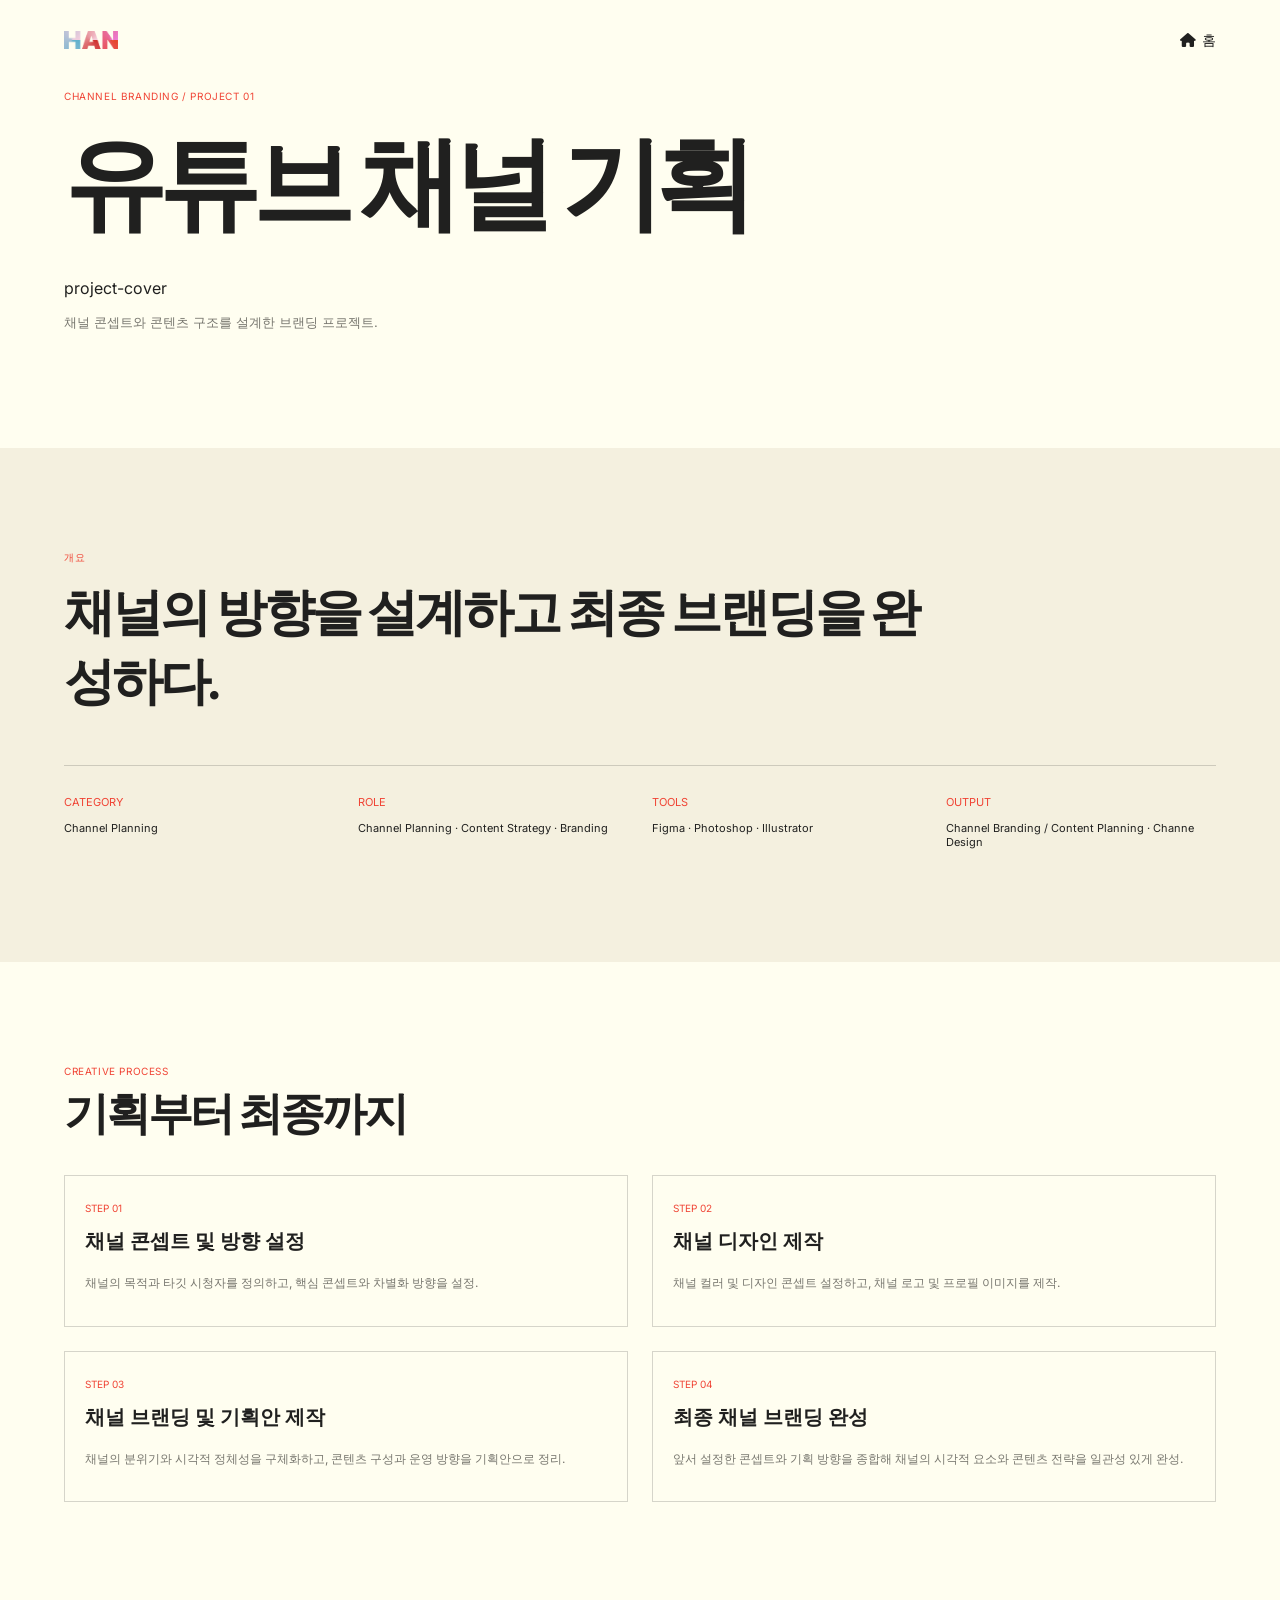
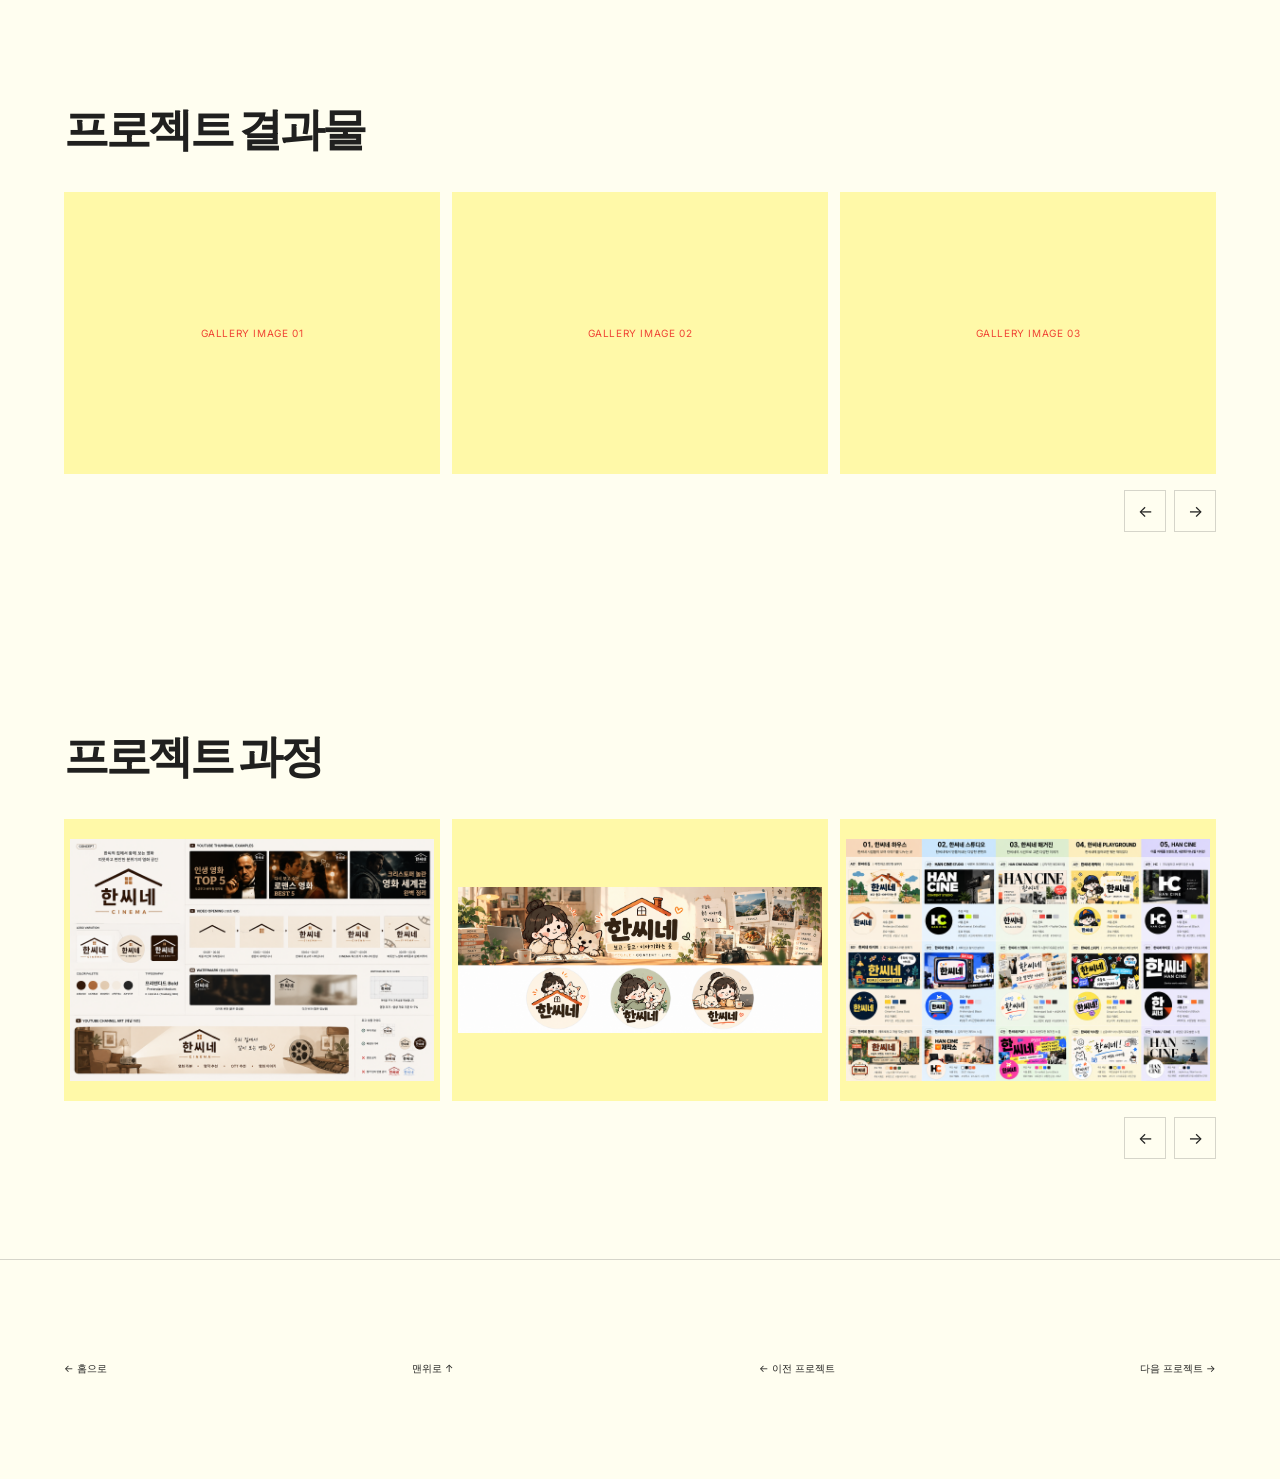
==== commit fc742b20: "Add files via upload" ====
--- a/project.html
+++ b/project.html
@@ -11,7 +11,7 @@
 <body class="project-page">
   <header class="site-header">
     <a class="wordmark" href="index.html" aria-label="메인 페이지로 이동">
-      <img src="/LOGO_HD.png" alt="HAN.">
+      <img src="images/LOGO_HD.png" alt="HAN.">
     </a>
     <a class="back-link" href="index.html#top" aria-label="홈으로 이동">
     <i class="fa-solid fa-house" aria-hidden="true"></i>
